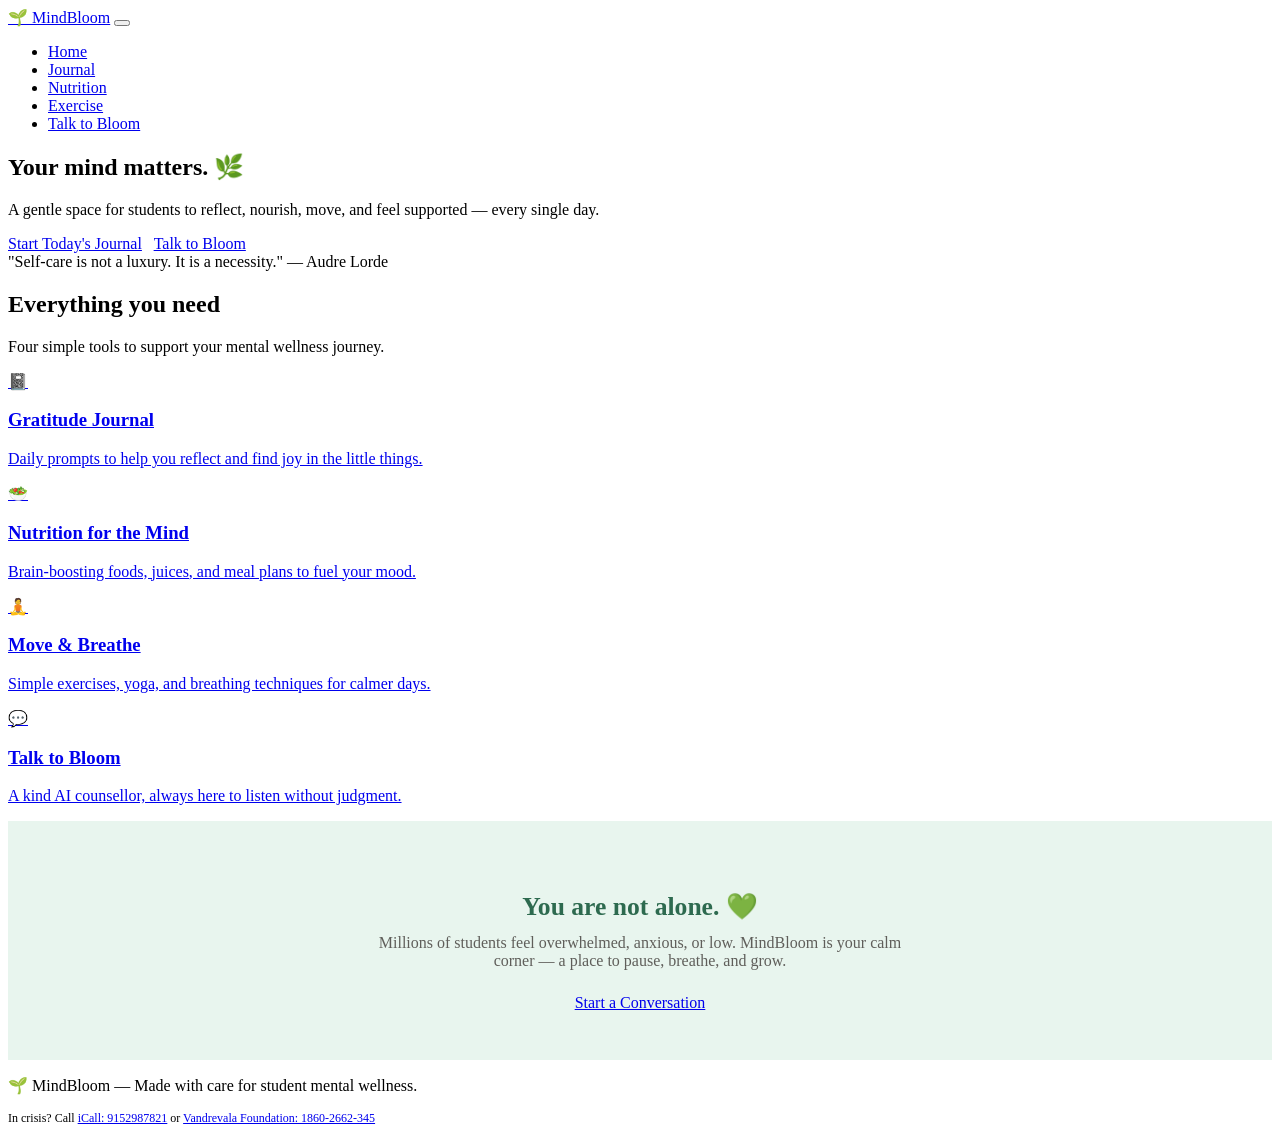
==== index.html @ 42aba416 "MindBloom first commit" ====
<!DOCTYPE html>
<html lang="en">
<head>
  <meta charset="UTF-8" />
  <meta name="viewport" content="width=device-width, initial-scale=1.0" />
  <title>MindBloom — Your Mental Wellness Companion</title>
  <link rel="stylesheet" href="css/style.css" />
</head>
<body>

<nav>
  <a href="index.html" class="nav-logo">🌱 MindBloom</a>
  <button class="hamburger" onclick="document.querySelector('.nav-links').classList.toggle('open')">
    <span></span><span></span><span></span>
  </button>
  <ul class="nav-links">
    <li><a href="index.html" class="active">Home</a></li>
    <li><a href="journal.html">Journal</a></li>
    <li><a href="nutrition.html">Nutrition</a></li>
    <li><a href="exercise.html">Exercise</a></li>
    <li><a href="chat.html">Talk to Bloom</a></li>
  </ul>
</nav>

<section class="hero">
  <h1>Your mind matters. 🌿</h1>
  <p>A gentle space for students to reflect, nourish, move, and feel supported — every single day.</p>
  <a href="journal.html" class="btn btn-primary">Start Today's Journal</a>
  &nbsp;
  <a href="chat.html" class="btn btn-outline">Talk to Bloom</a>
  <div class="quote-box" id="daily-quote"></div>
</section>

<section class="section">
  <h2 class="section-title">Everything you need</h2>
  <p class="section-sub">Four simple tools to support your mental wellness journey.</p>
  <div class="cards-grid">
    <a href="journal.html" class="feature-card">
      <span class="icon">📓</span>
      <h3>Gratitude Journal</h3>
      <p>Daily prompts to help you reflect and find joy in the little things.</p>
    </a>
    <a href="nutrition.html" class="feature-card">
      <span class="icon">🥗</span>
      <h3>Nutrition for the Mind</h3>
      <p>Brain-boosting foods, juices, and meal plans to fuel your mood.</p>
    </a>
    <a href="exercise.html" class="feature-card">
      <span class="icon">🧘</span>
      <h3>Move &amp; Breathe</h3>
      <p>Simple exercises, yoga, and breathing techniques for calmer days.</p>
    </a>
    <a href="chat.html" class="feature-card">
      <span class="icon">💬</span>
      <h3>Talk to Bloom</h3>
      <p>A kind AI counsellor, always here to listen without judgment.</p>
    </a>
  </div>
</section>

<section style="background:#E8F5EE; padding:3rem 2rem; text-align:center;">
  <h2 style="color:#2D6A4F; font-size:1.6rem; margin-bottom:0.8rem;">You are not alone. 💚</h2>
  <p style="color:#5F5E5A; max-width:560px; margin:0 auto 1.5rem;">
    Millions of students feel overwhelmed, anxious, or low. MindBloom is your calm corner — a place to pause, breathe, and grow.
  </p>
  <a href="chat.html" class="btn btn-primary">Start a Conversation</a>
</section>

<footer>
  <p>🌱 MindBloom &mdash; Made with care for student mental wellness.</p>
  <p style="margin-top:8px; font-size:12px;">
    In crisis? Call <a href="tel:9152987821">iCall: 9152987821</a> or
    <a href="tel:1860-2662-345">Vandrevala Foundation: 1860-2662-345</a>
  </p>
</footer>

<script>
  var quotes = [
    { text: "You don't have to be positive all the time. It's okay to feel sad, angry, or anxious.", author: "Lori Deschene" },
    { text: "There is hope, even when your brain tells you there isn't.", author: "John Green" },
    { text: "You are enough, just as you are.", author: "Meghan Markle" },
    { text: "Self-care is not a luxury. It is a necessity.", author: "Audre Lorde" },
    { text: "Be gentle with yourself. You are a child of the universe.", author: "Max Ehrmann" },
    { text: "Mental health is not a destination, but a process.", author: "Noam Shpancer" },
    { text: "You are braver than you believe, stronger than you seem.", author: "A.A. Milne" },
    { text: "Start where you are. Use what you have. Do what you can.", author: "Arthur Ashe" },
    { text: "It's okay to not be okay — it means you're human.", author: "Unknown" },
    { text: "Every day may not be good, but there is something good in every day.", author: "Alice Morse Earle" }
  ];

  var day = Math.floor(Date.now() / 86400000);
  var q = quotes[day % quotes.length];
  var el = document.getElementById('daily-quote');
  el.innerHTML = '"' + q.text + '"<span> — ' + q.author + '</span>';
</script>

</body>
</html>
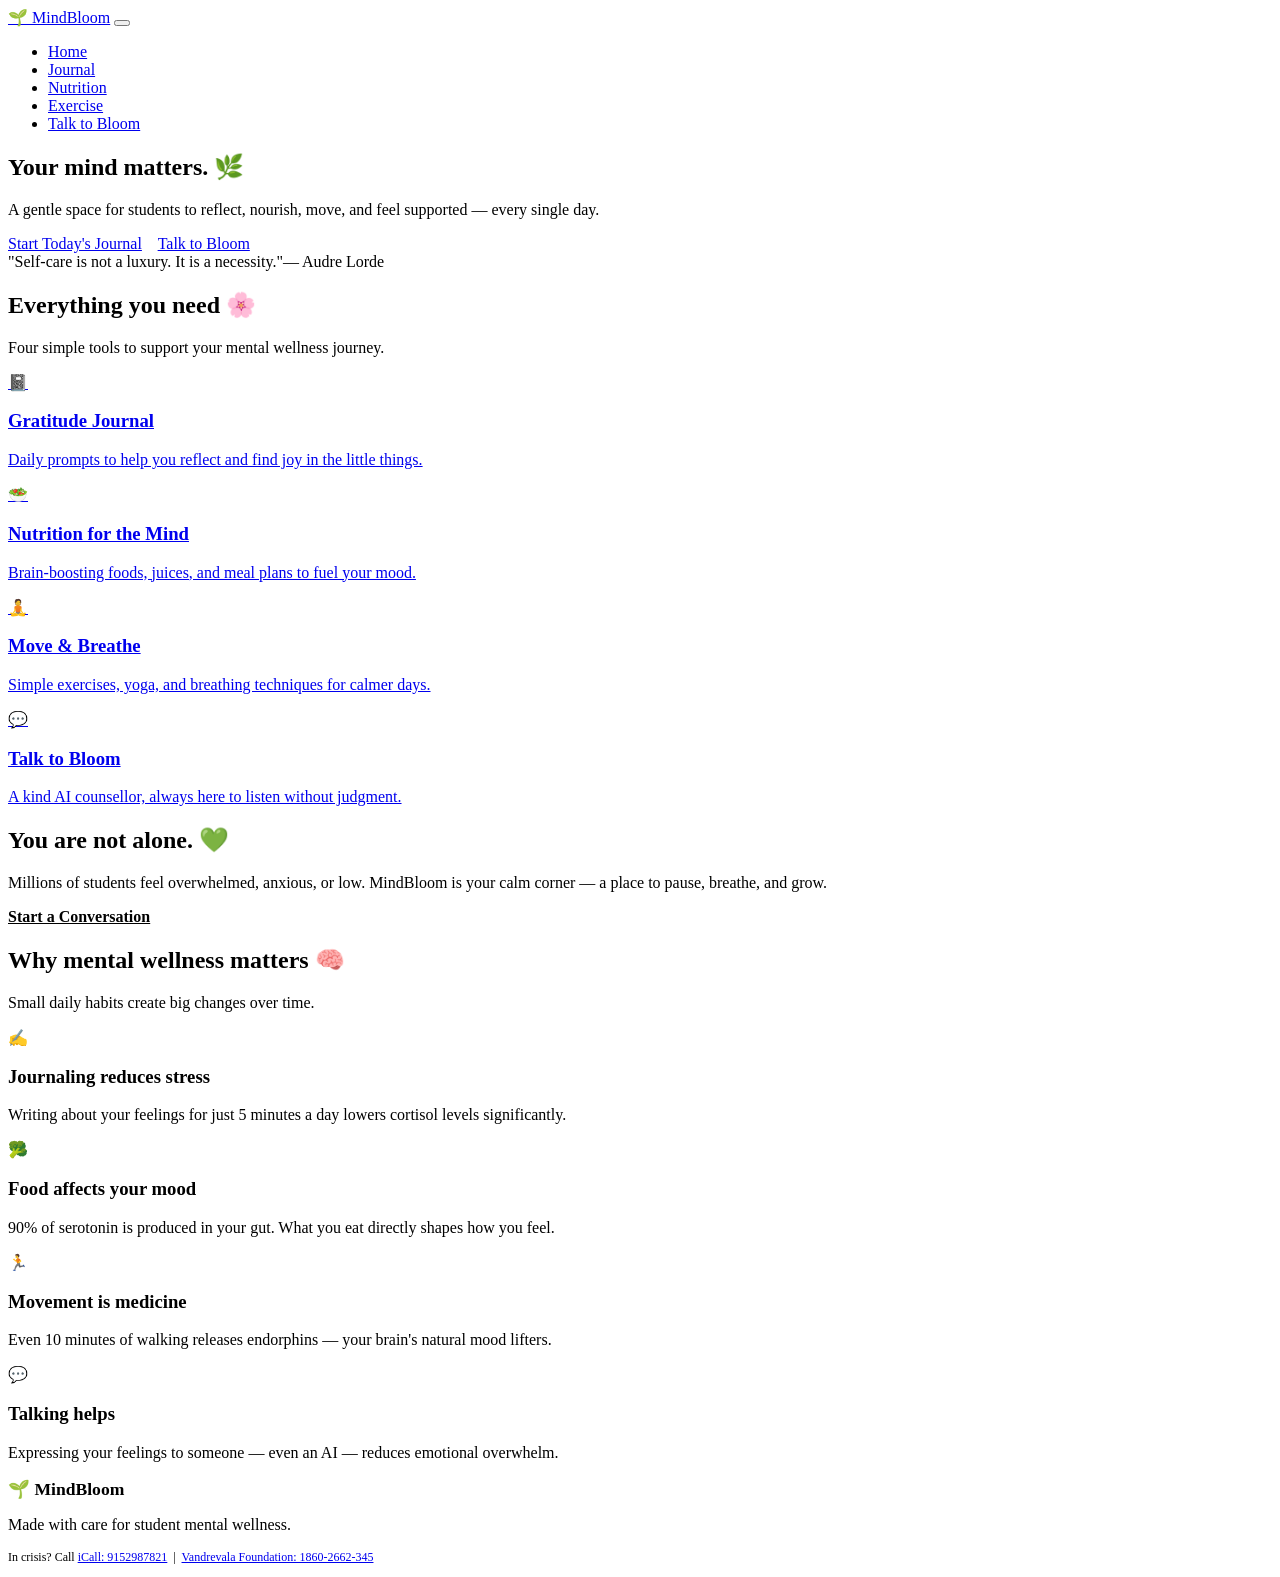
==== commit 948ef805: "beautiful" ====
--- a/index.html
+++ b/index.html
@@ -26,13 +26,13 @@
   <h1>Your mind matters. 🌿</h1>
   <p>A gentle space for students to reflect, nourish, move, and feel supported — every single day.</p>
   <a href="journal.html" class="btn btn-primary">Start Today's Journal</a>
-  &nbsp;
+  &nbsp;&nbsp;
   <a href="chat.html" class="btn btn-outline">Talk to Bloom</a>
   <div class="quote-box" id="daily-quote"></div>
 </section>
 
 <section class="section">
-  <h2 class="section-title">Everything you need</h2>
+  <h2 class="section-title">Everything you need 🌸</h2>
   <p class="section-sub">Four simple tools to support your mental wellness journey.</p>
   <div class="cards-grid">
     <a href="journal.html" class="feature-card">
@@ -58,19 +58,45 @@
   </div>
 </section>
 
-<section style="background:#E8F5EE; padding:3rem 2rem; text-align:center;">
-  <h2 style="color:#2D6A4F; font-size:1.6rem; margin-bottom:0.8rem;">You are not alone. 💚</h2>
-  <p style="color:#5F5E5A; max-width:560px; margin:0 auto 1.5rem;">
-    Millions of students feel overwhelmed, anxious, or low. MindBloom is your calm corner — a place to pause, breathe, and grow.
-  </p>
-  <a href="chat.html" class="btn btn-primary">Start a Conversation</a>
+<div class="banner">
+  <h2>You are not alone. 💚</h2>
+  <p>Millions of students feel overwhelmed, anxious, or low. MindBloom is your calm corner — a place to pause, breathe, and grow.</p>
+  <a href="chat.html" class="btn" style="background:white; color:var(--green); font-weight:800;">Start a Conversation</a>
+</div>
+
+<section class="section">
+  <h2 class="section-title">Why mental wellness matters 🧠</h2>
+  <p class="section-sub">Small daily habits create big changes over time.</p>
+  <div class="cards-grid">
+    <div class="card">
+      <div class="card-icon">✍️</div>
+      <h3>Journaling reduces stress</h3>
+      <p>Writing about your feelings for just 5 minutes a day lowers cortisol levels significantly.</p>
+    </div>
+    <div class="card">
+      <div class="card-icon">🥦</div>
+      <h3>Food affects your mood</h3>
+      <p>90% of serotonin is produced in your gut. What you eat directly shapes how you feel.</p>
+    </div>
+    <div class="card">
+      <div class="card-icon">🏃</div>
+      <h3>Movement is medicine</h3>
+      <p>Even 10 minutes of walking releases endorphins — your brain's natural mood lifters.</p>
+    </div>
+    <div class="card">
+      <div class="card-icon">💬</div>
+      <h3>Talking helps</h3>
+      <p>Expressing your feelings to someone — even an AI — reduces emotional overwhelm.</p>
+    </div>
+  </div>
 </section>
 
 <footer>
-  <p>🌱 MindBloom &mdash; Made with care for student mental wellness.</p>
-  <p style="margin-top:8px; font-size:12px;">
-    In crisis? Call <a href="tel:9152987821">iCall: 9152987821</a> or
-    <a href="tel:1860-2662-345">Vandrevala Foundation: 1860-2662-345</a>
+  <p style="font-size:1.1rem; font-weight:800; margin-bottom:6px;">🌱 MindBloom</p>
+  <p>Made with care for student mental wellness.</p>
+  <p style="margin-top:10px; font-size:12px;">
+    In crisis? Call <a href="tel:9152987821">iCall: 9152987821</a> &nbsp;|&nbsp;
+    <a href="tel:18602662345">Vandrevala Foundation: 1860-2662-345</a>
   </p>
 </footer>
 
@@ -87,11 +113,9 @@
     { text: "It's okay to not be okay — it means you're human.", author: "Unknown" },
     { text: "Every day may not be good, but there is something good in every day.", author: "Alice Morse Earle" }
   ];
-
   var day = Math.floor(Date.now() / 86400000);
   var q = quotes[day % quotes.length];
-  var el = document.getElementById('daily-quote');
-  el.innerHTML = '"' + q.text + '"<span> — ' + q.author + '</span>';
+  document.getElementById('daily-quote').innerHTML = '"' + q.text + '"<span>— ' + q.author + '</span>';
 </script>
 
 </body>
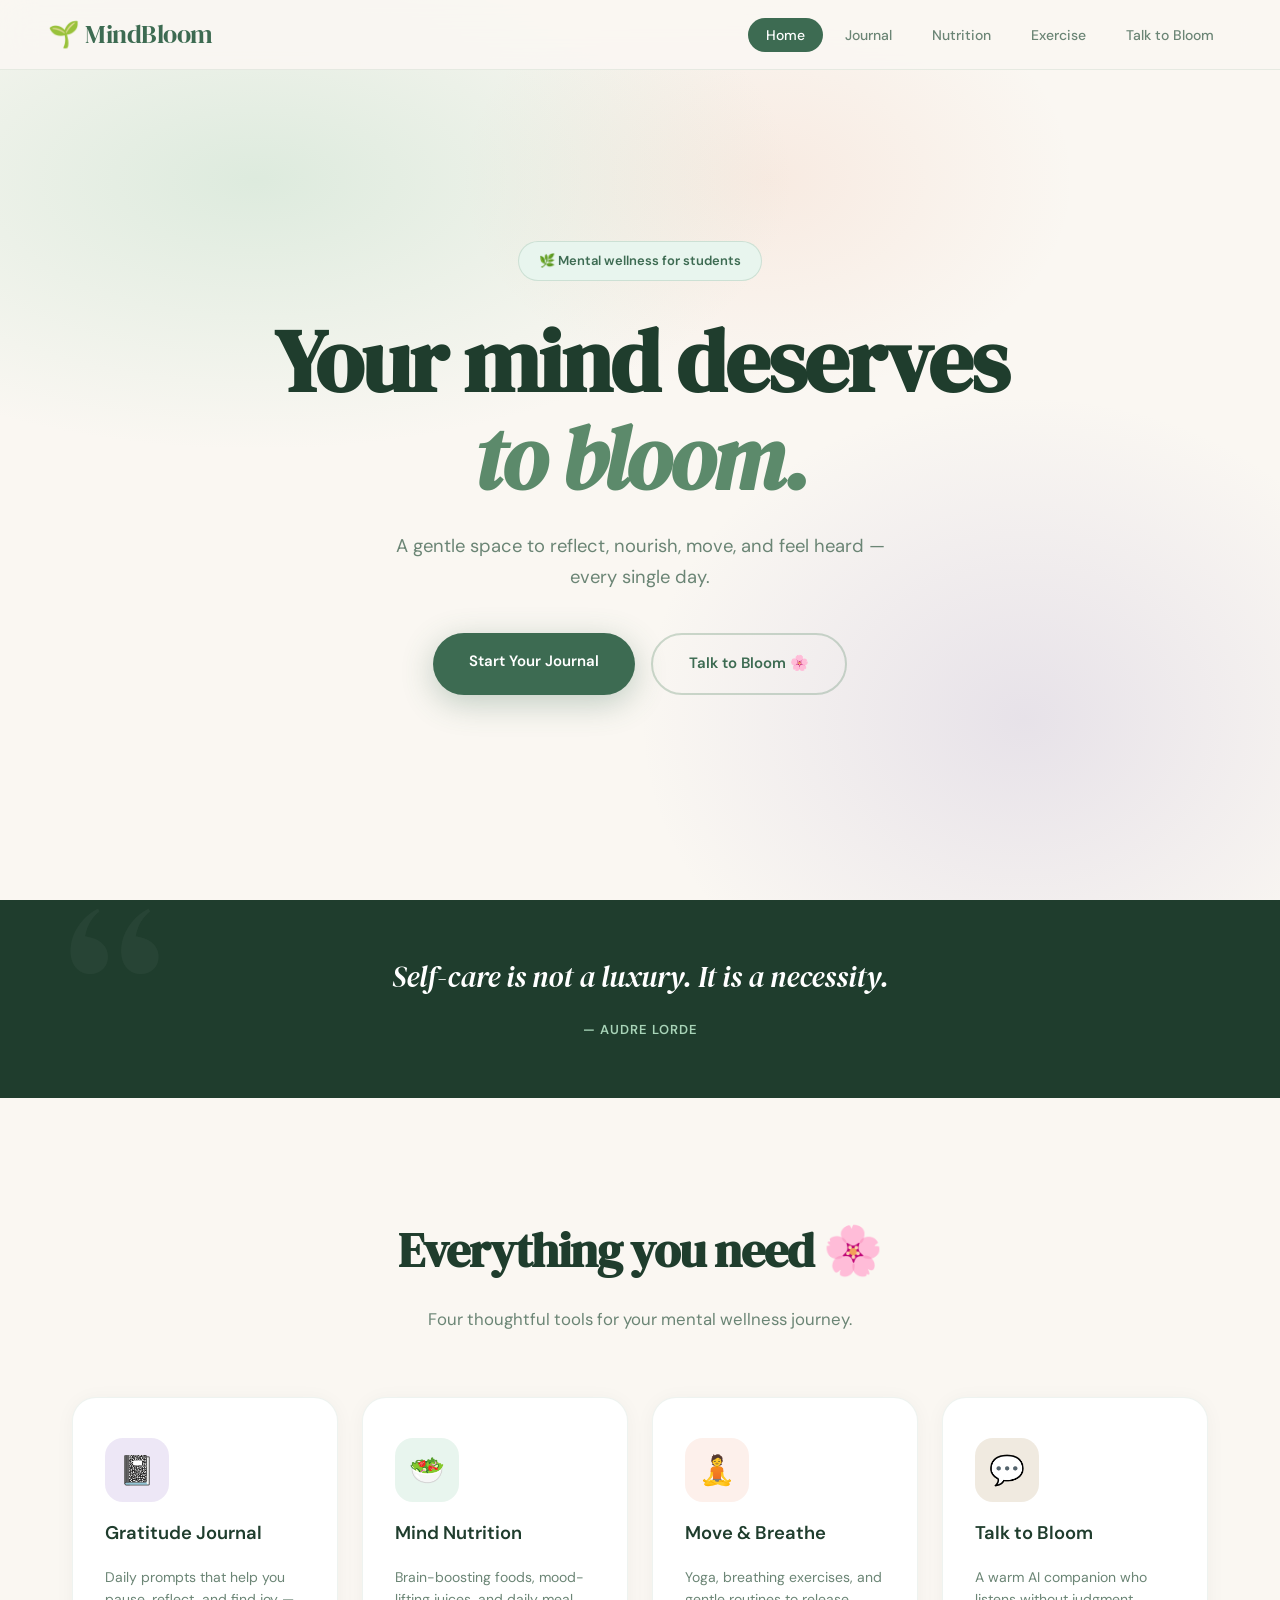
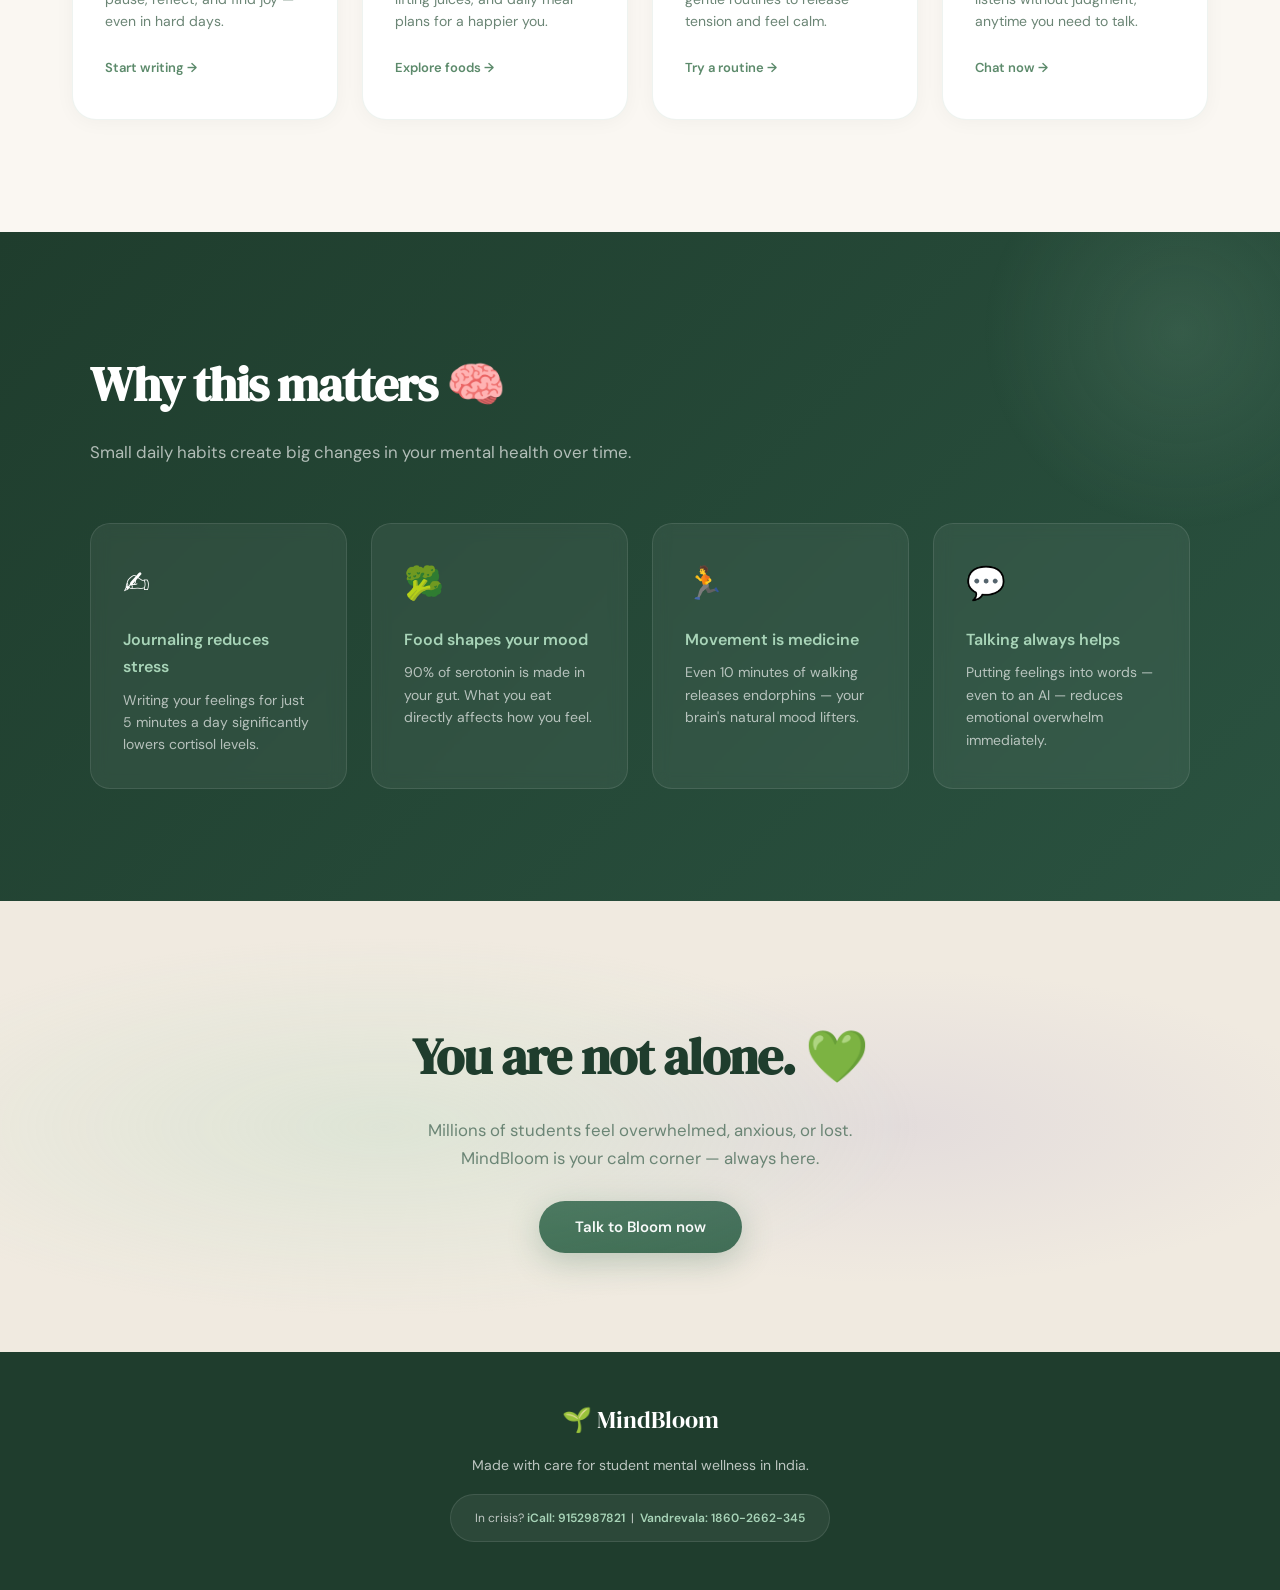
==== commit 53b484ee: "beautful gui" ====
--- a/index.html
+++ b/index.html
@@ -4,7 +4,455 @@
   <meta charset="UTF-8" />
   <meta name="viewport" content="width=device-width, initial-scale=1.0" />
   <title>MindBloom — Your Mental Wellness Companion</title>
-  <link rel="stylesheet" href="css/style.css" />
+  <link rel="preconnect" href="https://fonts.googleapis.com">
+  <link rel="preconnect" href="https://fonts.gstatic.com" crossorigin>
+  <link href="https://fonts.googleapis.com/css2?family=DM+Serif+Display:ital@0;1&family=DM+Sans:wght@300;400;500;600&display=swap" rel="stylesheet">
+  <style>
+    *, *::before, *::after { margin: 0; padding: 0; box-sizing: border-box; }
+
+    :root {
+      --sage:       #5C8A6B;
+      --sage-dark:  #3D6B52;
+      --sage-deep:  #1F3D2D;
+      --mint:       #A8D4B8;
+      --mint-pale:  #E8F5EE;
+      --lavender:   #9B8EC4;
+      --lav-pale:   #EDE7F6;
+      --peach:      #E8906A;
+      --peach-pale: #FDF0EB;
+      --cream:      #FAF7F2;
+      --sand:       #F0EAE0;
+      --text:       #1A2E22;
+      --muted:      #6B8575;
+      --serif:      'DM Serif Display', Georgia, serif;
+      --sans:       'DM Sans', system-ui, sans-serif;
+    }
+
+    html { scroll-behavior: smooth; }
+
+    body {
+      font-family: var(--sans);
+      background: var(--cream);
+      color: var(--text);
+      line-height: 1.7;
+      overflow-x: hidden;
+    }
+
+    /* ── NAV ── */
+    nav {
+      position: fixed;
+      top: 0; left: 0; right: 0;
+      z-index: 999;
+      display: flex;
+      align-items: center;
+      justify-content: space-between;
+      padding: 0 3rem;
+      height: 70px;
+      background: rgba(250,247,242,0.92);
+      backdrop-filter: blur(16px);
+      border-bottom: 1px solid rgba(92,138,107,0.12);
+    }
+
+    .nav-logo {
+      font-family: var(--serif);
+      font-size: 1.6rem;
+      color: var(--sage-dark);
+      text-decoration: none;
+      letter-spacing: -0.5px;
+    }
+
+    .nav-links { display: flex; gap: 4px; list-style: none; }
+
+    .nav-links a {
+      text-decoration: none;
+      color: var(--muted);
+      padding: 8px 18px;
+      border-radius: 50px;
+      font-size: 14px;
+      font-weight: 500;
+      transition: all 0.2s;
+    }
+
+    .nav-links a:hover { background: var(--mint-pale); color: var(--sage-dark); }
+    .nav-links a.active { background: var(--sage-dark); color: white; }
+
+    .hamburger { display: none; background: none; border: none; cursor: pointer; flex-direction: column; gap: 5px; }
+    .hamburger span { width: 24px; height: 2px; background: var(--sage-dark); border-radius: 2px; display: block; }
+
+    /* ── HERO ── */
+    .hero {
+      min-height: 100vh;
+      display: flex;
+      align-items: center;
+      justify-content: center;
+      flex-direction: column;
+      text-align: center;
+      padding: 100px 2rem 4rem;
+      position: relative;
+      background: var(--cream);
+      overflow: hidden;
+    }
+
+    .hero-bg {
+      position: absolute;
+      inset: 0;
+      background:
+        radial-gradient(ellipse 70% 50% at 20% 20%, rgba(168,212,184,0.35) 0%, transparent 60%),
+        radial-gradient(ellipse 50% 60% at 80% 80%, rgba(155,142,196,0.2) 0%, transparent 60%),
+        radial-gradient(ellipse 40% 40% at 60% 20%, rgba(232,144,106,0.12) 0%, transparent 60%);
+    }
+
+    .hero-badge {
+      display: inline-flex;
+      align-items: center;
+      gap: 8px;
+      background: var(--mint-pale);
+      border: 1px solid rgba(92,138,107,0.2);
+      color: var(--sage-dark);
+      font-size: 13px;
+      font-weight: 600;
+      padding: 8px 20px;
+      border-radius: 50px;
+      margin-bottom: 2rem;
+      position: relative;
+      animation: fadeUp 0.6s ease both;
+    }
+
+    .hero h1 {
+      font-family: var(--serif);
+      font-size: clamp(3rem, 8vw, 5.5rem);
+      color: var(--sage-deep);
+      line-height: 1.1;
+      letter-spacing: -2px;
+      max-width: 800px;
+      margin-bottom: 1.5rem;
+      position: relative;
+      animation: fadeUp 0.6s 0.1s ease both;
+    }
+
+    .hero h1 em {
+      font-style: italic;
+      color: var(--sage);
+    }
+
+    .hero p {
+      font-size: 1.15rem;
+      color: var(--muted);
+      max-width: 500px;
+      margin: 0 auto 2.5rem;
+      font-weight: 400;
+      position: relative;
+      animation: fadeUp 0.6s 0.2s ease both;
+    }
+
+    .hero-btns {
+      display: flex;
+      gap: 1rem;
+      flex-wrap: wrap;
+      justify-content: center;
+      position: relative;
+      animation: fadeUp 0.6s 0.3s ease both;
+    }
+
+    .btn-primary {
+      background: var(--sage-dark);
+      color: white;
+      padding: 16px 36px;
+      border-radius: 50px;
+      font-size: 15px;
+      font-weight: 600;
+      text-decoration: none;
+      border: none;
+      cursor: pointer;
+      transition: all 0.25s;
+      box-shadow: 0 8px 32px rgba(61,107,82,0.3);
+      font-family: var(--sans);
+    }
+
+    .btn-primary:hover { background: var(--sage); transform: translateY(-3px); box-shadow: 0 12px 40px rgba(61,107,82,0.4); }
+
+    .btn-ghost {
+      background: transparent;
+      color: var(--sage-dark);
+      padding: 16px 36px;
+      border-radius: 50px;
+      font-size: 15px;
+      font-weight: 600;
+      text-decoration: none;
+      border: 2px solid rgba(92,138,107,0.3);
+      cursor: pointer;
+      transition: all 0.25s;
+      font-family: var(--sans);
+    }
+
+    .btn-ghost:hover { border-color: var(--sage-dark); background: var(--mint-pale); transform: translateY(-3px); }
+
+    /* ── QUOTE STRIP ── */
+    .quote-strip {
+      background: var(--sage-deep);
+      color: white;
+      padding: 3.5rem 2rem;
+      text-align: center;
+      position: relative;
+      overflow: hidden;
+    }
+
+    .quote-strip::before {
+      content: '\201C';
+      position: absolute;
+      top: -20px; left: 5%;
+      font-family: var(--serif);
+      font-size: 15rem;
+      color: rgba(255,255,255,0.04);
+      line-height: 1;
+    }
+
+    .quote-strip blockquote {
+      font-family: var(--serif);
+      font-size: clamp(1.2rem, 3vw, 1.8rem);
+      font-style: italic;
+      max-width: 700px;
+      margin: 0 auto 1rem;
+      line-height: 1.5;
+      position: relative;
+    }
+
+    .quote-strip cite {
+      font-size: 13px;
+      color: var(--mint);
+      font-style: normal;
+      font-weight: 600;
+      letter-spacing: 1px;
+      text-transform: uppercase;
+    }
+
+    /* ── FEATURES ── */
+    .features {
+      padding: 7rem 2rem;
+      max-width: 1200px;
+      margin: 0 auto;
+    }
+
+    .features-header {
+      text-align: center;
+      margin-bottom: 4rem;
+    }
+
+    .features-header h2 {
+      font-family: var(--serif);
+      font-size: clamp(2rem, 5vw, 3rem);
+      color: var(--sage-deep);
+      letter-spacing: -1px;
+      margin-bottom: 0.8rem;
+    }
+
+    .features-header p { color: var(--muted); font-size: 1.05rem; }
+
+    .features-grid {
+      display: grid;
+      grid-template-columns: repeat(auto-fit, minmax(250px, 1fr));
+      gap: 1.5rem;
+    }
+
+    .feature-card {
+      background: white;
+      border: 1px solid rgba(92,138,107,0.1);
+      border-radius: 24px;
+      padding: 2.5rem 2rem;
+      text-decoration: none;
+      color: var(--text);
+      display: flex;
+      flex-direction: column;
+      gap: 1rem;
+      transition: all 0.3s cubic-bezier(0.34, 1.56, 0.64, 1);
+      box-shadow: 0 2px 20px rgba(0,0,0,0.04);
+      position: relative;
+      overflow: hidden;
+    }
+
+    .feature-card::before {
+      content: '';
+      position: absolute;
+      top: 0; left: 0; right: 0;
+      height: 4px;
+      background: linear-gradient(90deg, var(--mint), var(--lavender));
+      opacity: 0;
+      transition: opacity 0.3s;
+    }
+
+    .feature-card:hover { transform: translateY(-8px); box-shadow: 0 20px 60px rgba(92,138,107,0.15); }
+    .feature-card:hover::before { opacity: 1; }
+
+    .feature-icon {
+      width: 64px; height: 64px;
+      border-radius: 18px;
+      display: flex;
+      align-items: center;
+      justify-content: center;
+      font-size: 1.8rem;
+    }
+
+    .feature-card:nth-child(1) .feature-icon { background: var(--lav-pale); }
+    .feature-card:nth-child(2) .feature-icon { background: var(--mint-pale); }
+    .feature-card:nth-child(3) .feature-icon { background: var(--peach-pale); }
+    .feature-card:nth-child(4) .feature-icon { background: var(--sand); }
+
+    .feature-card h3 { font-size: 1.15rem; font-weight: 600; color: var(--sage-deep); }
+    .feature-card p { font-size: 14px; color: var(--muted); line-height: 1.6; flex: 1; }
+
+    .feature-link {
+      font-size: 13px;
+      font-weight: 600;
+      color: var(--sage);
+      display: flex;
+      align-items: center;
+      gap: 6px;
+      margin-top: 0.5rem;
+    }
+
+    /* ── WHY SECTION ── */
+    .why-section {
+      background: linear-gradient(135deg, var(--sage-deep) 0%, #2A5240 100%);
+      color: white;
+      padding: 7rem 2rem;
+      position: relative;
+      overflow: hidden;
+    }
+
+    .why-section::after {
+      content: '';
+      position: absolute;
+      top: -100px; right: -100px;
+      width: 400px; height: 400px;
+      background: radial-gradient(circle, rgba(168,212,184,0.12) 0%, transparent 70%);
+      border-radius: 50%;
+    }
+
+    .why-inner { max-width: 1100px; margin: 0 auto; }
+
+    .why-inner h2 {
+      font-family: var(--serif);
+      font-size: clamp(2rem, 5vw, 3rem);
+      letter-spacing: -1px;
+      margin-bottom: 0.8rem;
+    }
+
+    .why-inner > p { color: rgba(255,255,255,0.65); margin-bottom: 3.5rem; font-size: 1.05rem; }
+
+    .why-grid {
+      display: grid;
+      grid-template-columns: repeat(auto-fit, minmax(220px, 1fr));
+      gap: 1.5rem;
+    }
+
+    .why-card {
+      background: rgba(255,255,255,0.06);
+      border: 1px solid rgba(255,255,255,0.1);
+      border-radius: 20px;
+      padding: 2rem;
+      backdrop-filter: blur(8px);
+      transition: background 0.3s;
+    }
+
+    .why-card:hover { background: rgba(255,255,255,0.1); }
+
+    .why-icon { font-size: 2rem; margin-bottom: 1rem; display: block; }
+    .why-card h3 { font-size: 1rem; font-weight: 600; margin-bottom: 0.5rem; color: var(--mint); }
+    .why-card p { font-size: 14px; color: rgba(255,255,255,0.65); line-height: 1.6; }
+
+    /* ── CTA ── */
+    .cta {
+      padding: 7rem 2rem;
+      text-align: center;
+      background: var(--sand);
+      position: relative;
+      overflow: hidden;
+    }
+
+    .cta::before {
+      content: '';
+      position: absolute;
+      inset: 0;
+      background:
+        radial-gradient(ellipse 60% 60% at 30% 50%, rgba(168,212,184,0.25) 0%, transparent 70%),
+        radial-gradient(ellipse 50% 50% at 70% 50%, rgba(155,142,196,0.15) 0%, transparent 70%);
+    }
+
+    .cta h2 {
+      font-family: var(--serif);
+      font-size: clamp(2rem, 5vw, 3.2rem);
+      color: var(--sage-deep);
+      letter-spacing: -1px;
+      margin-bottom: 1rem;
+      position: relative;
+    }
+
+    .cta p { color: var(--muted); font-size: 1.05rem; margin-bottom: 2.5rem; position: relative; }
+
+    /* ── FOOTER ── */
+    footer {
+      background: var(--sage-deep);
+      color: rgba(255,255,255,0.7);
+      text-align: center;
+      padding: 3rem 2rem;
+      font-size: 14px;
+    }
+
+    footer .logo {
+      font-family: var(--serif);
+      font-size: 1.5rem;
+      color: white;
+      display: block;
+      margin-bottom: 0.8rem;
+    }
+
+    footer a { color: var(--mint); text-decoration: none; font-weight: 600; }
+    footer a:hover { color: white; }
+
+    .helpline {
+      margin-top: 1rem;
+      padding: 0.8rem 1.5rem;
+      background: rgba(255,255,255,0.06);
+      border-radius: 50px;
+      display: inline-block;
+      font-size: 12px;
+      border: 1px solid rgba(255,255,255,0.1);
+    }
+
+    /* ── ANIMATIONS ── */
+    @keyframes fadeUp {
+      from { opacity: 0; transform: translateY(24px); }
+      to   { opacity: 1; transform: translateY(0); }
+    }
+
+    .reveal {
+      opacity: 0;
+      transform: translateY(30px);
+      transition: opacity 0.6s ease, transform 0.6s ease;
+    }
+
+    .reveal.visible { opacity: 1; transform: translateY(0); }
+
+    /* ── RESPONSIVE ── */
+    @media (max-width: 768px) {
+      nav { padding: 0 1.5rem; }
+      .nav-links { display: none; }
+      .hamburger { display: flex; }
+      .nav-links.open {
+        display: flex;
+        flex-direction: column;
+        position: fixed;
+        top: 70px; left: 0; right: 0;
+        background: var(--cream);
+        padding: 1rem 1.5rem 2rem;
+        border-bottom: 1px solid rgba(92,138,107,0.1);
+        gap: 4px;
+        box-shadow: 0 8px 32px rgba(0,0,0,0.08);
+      }
+      .hero { padding: 120px 1.5rem 4rem; }
+      .features, .why-inner { padding-left: 1.5rem; padding-right: 1.5rem; }
+    }
+  </style>
 </head>
 <body>
 
@@ -23,81 +471,96 @@
 </nav>
 
 <section class="hero">
-  <h1>Your mind matters. 🌿</h1>
-  <p>A gentle space for students to reflect, nourish, move, and feel supported — every single day.</p>
-  <a href="journal.html" class="btn btn-primary">Start Today's Journal</a>
-  &nbsp;&nbsp;
-  <a href="chat.html" class="btn btn-outline">Talk to Bloom</a>
-  <div class="quote-box" id="daily-quote"></div>
+  <div class="hero-bg"></div>
+  <div class="hero-badge">🌿 Mental wellness for students</div>
+  <h1>Your mind deserves<br><em>to bloom.</em></h1>
+  <p>A gentle space to reflect, nourish, move, and feel heard — every single day.</p>
+  <div class="hero-btns">
+    <a href="journal.html" class="btn-primary">Start Your Journal</a>
+    <a href="chat.html" class="btn-ghost">Talk to Bloom 🌸</a>
+  </div>
 </section>
 
-<section class="section">
-  <h2 class="section-title">Everything you need 🌸</h2>
-  <p class="section-sub">Four simple tools to support your mental wellness journey.</p>
-  <div class="cards-grid">
-    <a href="journal.html" class="feature-card">
-      <span class="icon">📓</span>
+<div class="quote-strip">
+  <blockquote id="daily-quote">Loading today's quote...</blockquote>
+  <cite id="quote-author"></cite>
+</div>
+
+<section class="features">
+  <div class="features-header reveal">
+    <h2>Everything you need 🌸</h2>
+    <p>Four thoughtful tools for your mental wellness journey.</p>
+  </div>
+  <div class="features-grid">
+    <a href="journal.html" class="feature-card reveal">
+      <div class="feature-icon">📓</div>
       <h3>Gratitude Journal</h3>
-      <p>Daily prompts to help you reflect and find joy in the little things.</p>
+      <p>Daily prompts that help you pause, reflect, and find joy — even in hard days.</p>
+      <span class="feature-link">Start writing →</span>
     </a>
-    <a href="nutrition.html" class="feature-card">
-      <span class="icon">🥗</span>
-      <h3>Nutrition for the Mind</h3>
-      <p>Brain-boosting foods, juices, and meal plans to fuel your mood.</p>
+    <a href="nutrition.html" class="feature-card reveal">
+      <div class="feature-icon">🥗</div>
+      <h3>Mind Nutrition</h3>
+      <p>Brain-boosting foods, mood-lifting juices, and daily meal plans for a happier you.</p>
+      <span class="feature-link">Explore foods →</span>
     </a>
-    <a href="exercise.html" class="feature-card">
-      <span class="icon">🧘</span>
-      <h3>Move &amp; Breathe</h3>
-      <p>Simple exercises, yoga, and breathing techniques for calmer days.</p>
+    <a href="exercise.html" class="feature-card reveal">
+      <div class="feature-icon">🧘</div>
+      <h3>Move & Breathe</h3>
+      <p>Yoga, breathing exercises, and gentle routines to release tension and feel calm.</p>
+      <span class="feature-link">Try a routine →</span>
     </a>
-    <a href="chat.html" class="feature-card">
-      <span class="icon">💬</span>
+    <a href="chat.html" class="feature-card reveal">
+      <div class="feature-icon">💬</div>
       <h3>Talk to Bloom</h3>
-      <p>A kind AI counsellor, always here to listen without judgment.</p>
+      <p>A warm AI companion who listens without judgment, anytime you need to talk.</p>
+      <span class="feature-link">Chat now →</span>
     </a>
   </div>
 </section>
 
-<div class="banner">
-  <h2>You are not alone. 💚</h2>
-  <p>Millions of students feel overwhelmed, anxious, or low. MindBloom is your calm corner — a place to pause, breathe, and grow.</p>
-  <a href="chat.html" class="btn" style="background:white; color:var(--green); font-weight:800;">Start a Conversation</a>
-</div>
-
-<section class="section">
-  <h2 class="section-title">Why mental wellness matters 🧠</h2>
-  <p class="section-sub">Small daily habits create big changes over time.</p>
-  <div class="cards-grid">
-    <div class="card">
-      <div class="card-icon">✍️</div>
-      <h3>Journaling reduces stress</h3>
-      <p>Writing about your feelings for just 5 minutes a day lowers cortisol levels significantly.</p>
-    </div>
-    <div class="card">
-      <div class="card-icon">🥦</div>
-      <h3>Food affects your mood</h3>
-      <p>90% of serotonin is produced in your gut. What you eat directly shapes how you feel.</p>
-    </div>
-    <div class="card">
-      <div class="card-icon">🏃</div>
-      <h3>Movement is medicine</h3>
-      <p>Even 10 minutes of walking releases endorphins — your brain's natural mood lifters.</p>
-    </div>
-    <div class="card">
-      <div class="card-icon">💬</div>
-      <h3>Talking helps</h3>
-      <p>Expressing your feelings to someone — even an AI — reduces emotional overwhelm.</p>
+<section class="why-section">
+  <div class="why-inner">
+    <h2>Why this matters 🧠</h2>
+    <p>Small daily habits create big changes in your mental health over time.</p>
+    <div class="why-grid">
+      <div class="why-card reveal">
+        <span class="why-icon">✍️</span>
+        <h3>Journaling reduces stress</h3>
+        <p>Writing your feelings for just 5 minutes a day significantly lowers cortisol levels.</p>
+      </div>
+      <div class="why-card reveal">
+        <span class="why-icon">🥦</span>
+        <h3>Food shapes your mood</h3>
+        <p>90% of serotonin is made in your gut. What you eat directly affects how you feel.</p>
+      </div>
+      <div class="why-card reveal">
+        <span class="why-icon">🏃</span>
+        <h3>Movement is medicine</h3>
+        <p>Even 10 minutes of walking releases endorphins — your brain's natural mood lifters.</p>
+      </div>
+      <div class="why-card reveal">
+        <span class="why-icon">💬</span>
+        <h3>Talking always helps</h3>
+        <p>Putting feelings into words — even to an AI — reduces emotional overwhelm immediately.</p>
+      </div>
     </div>
   </div>
 </section>
 
+<section class="cta">
+  <h2>You are not alone. 💚</h2>
+  <p>Millions of students feel overwhelmed, anxious, or lost.<br>MindBloom is your calm corner — always here.</p>
+  <a href="chat.html" class="btn-primary">Talk to Bloom now</a>
+</section>
+
 <footer>
-  <p style="font-size:1.1rem; font-weight:800; margin-bottom:6px;">🌱 MindBloom</p>
-  <p>Made with care for student mental wellness.</p>
-  <p style="margin-top:10px; font-size:12px;">
-    In crisis? Call <a href="tel:9152987821">iCall: 9152987821</a> &nbsp;|&nbsp;
-    <a href="tel:18602662345">Vandrevala Foundation: 1860-2662-345</a>
-  </p>
+  <span class="logo">🌱 MindBloom</span>
+  <p>Made with care for student mental wellness in India.</p>
+  <div class="helpline">
+    In crisis? <a href="tel:9152987821">iCall: 9152987821</a> &nbsp;|&nbsp;
+    <a href="tel:18602662345">Vandrevala: 1860-2662-345</a>
+  </div>
 </footer>
 
 <script>
@@ -110,12 +573,20 @@
     { text: "Mental health is not a destination, but a process.", author: "Noam Shpancer" },
     { text: "You are braver than you believe, stronger than you seem.", author: "A.A. Milne" },
     { text: "Start where you are. Use what you have. Do what you can.", author: "Arthur Ashe" },
-    { text: "It's okay to not be okay — it means you're human.", author: "Unknown" },
+    { text: "It is okay to not be okay — it means you are human.", author: "Unknown" },
     { text: "Every day may not be good, but there is something good in every day.", author: "Alice Morse Earle" }
   ];
   var day = Math.floor(Date.now() / 86400000);
   var q = quotes[day % quotes.length];
-  document.getElementById('daily-quote').innerHTML = '"' + q.text + '"<span>— ' + q.author + '</span>';
+  document.getElementById('daily-quote').textContent = q.text;
+  document.getElementById('quote-author').textContent = '— ' + q.author;
+
+  var observer = new IntersectionObserver(function(entries) {
+    entries.forEach(function(e) {
+      if (e.isIntersecting) { e.target.classList.add('visible'); }
+    });
+  }, { threshold: 0.1 });
+  document.querySelectorAll('.reveal').forEach(function(el) { observer.observe(el); });
 </script>
 
 </body>
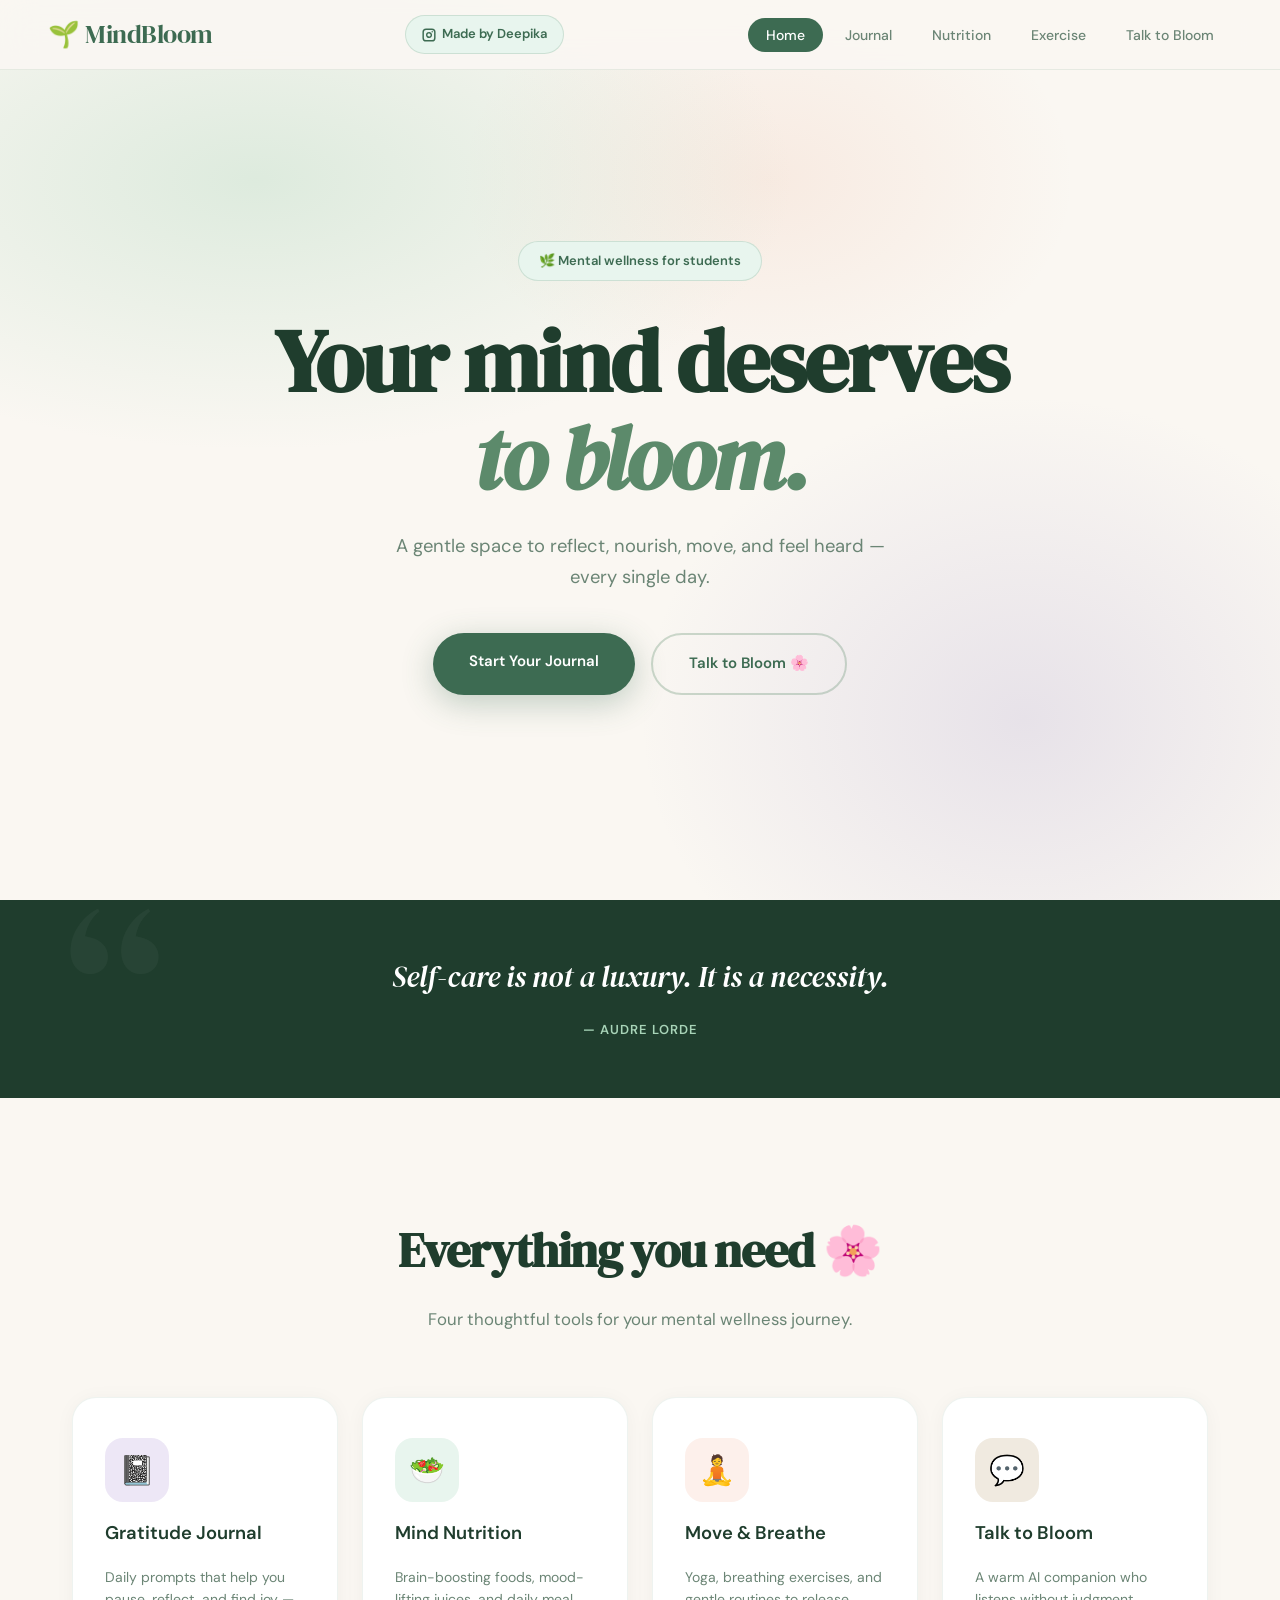
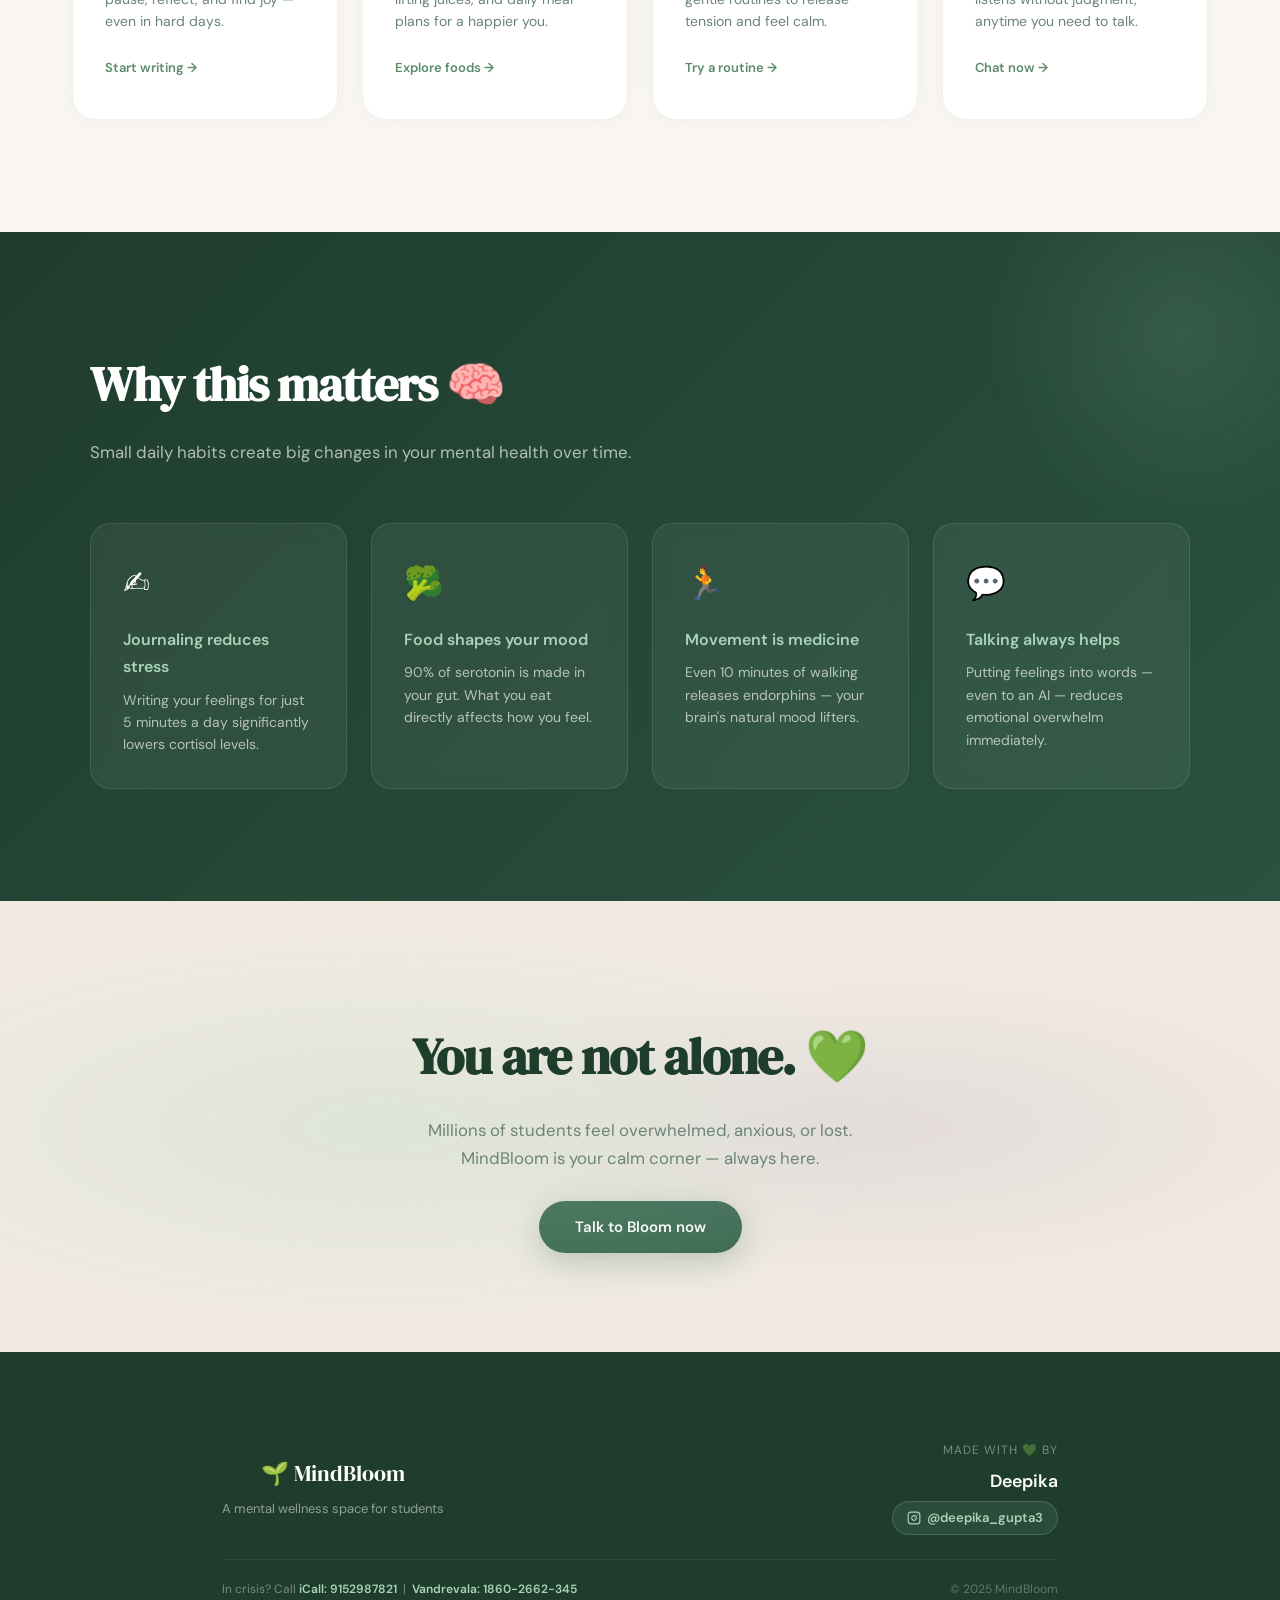
==== commit 6c8b6859: "personalise" ====
--- a/index.html
+++ b/index.html
@@ -458,6 +458,10 @@
 
 <nav>
   <a href="index.html" class="nav-logo">🌱 MindBloom</a>
+  <a href="https://instagram.com/deepika_gupta3" target="_blank" style="display:inline-flex; align-items:center; gap:6px; color:#3D6B52; text-decoration:none; font-size:13px; font-weight:600; background:#E8F5EE; border:1px solid rgba(92,138,107,0.2); padding:7px 16px; border-radius:50px; transition:all 0.2s; margin-left:0.5rem;" onmouseover="this.style.background='#3D6B52';this.style.color='white';" onmouseout="this.style.background='#E8F5EE';this.style.color='#3D6B52';">
+    <svg width="14" height="14" viewBox="0 0 24 24" fill="none" stroke="currentColor" stroke-width="2.5" stroke-linecap="round" stroke-linejoin="round"><rect x="2" y="2" width="20" height="20" rx="5" ry="5"/><path d="M16 11.37A4 4 0 1 1 12.63 8 4 4 0 0 1 16 11.37z"/><line x1="17.5" y1="6.5" x2="17.51" y2="6.5"/></svg>
+    Made by Deepika
+  </a>
   <button class="hamburger" onclick="document.querySelector('.nav-links').classList.toggle('open')">
     <span></span><span></span><span></span>
   </button>
@@ -555,11 +559,25 @@
 </section>
 
 <footer>
-  <span class="logo">🌱 MindBloom</span>
-  <p>Made with care for student mental wellness in India.</p>
-  <div class="helpline">
-    In crisis? <a href="tel:9152987821">iCall: 9152987821</a> &nbsp;|&nbsp;
-    <a href="tel:18602662345">Vandrevala: 1860-2662-345</a>
+  <div style="max-width:900px; margin:0 auto; padding:2.5rem 2rem;">
+    <div style="display:flex; align-items:center; justify-content:space-between; flex-wrap:wrap; gap:1.5rem; padding-bottom:1.5rem; border-bottom:1px solid rgba(255,255,255,0.08);">
+      <div>
+        <div style="font-family:'DM Serif Display',Georgia,serif; font-size:1.4rem; color:white; margin-bottom:0.3rem;">🌱 MindBloom</div>
+        <div style="font-size:13px; color:rgba(255,255,255,0.5);">A mental wellness space for students</div>
+      </div>
+      <div style="text-align:right;">
+        <div style="font-size:12px; color:rgba(255,255,255,0.4); text-transform:uppercase; letter-spacing:1px; margin-bottom:6px;">Made with 💚 by</div>
+        <div style="font-size:1.1rem; font-weight:600; color:white; margin-bottom:4px;">Deepika</div>
+        <a href="https://instagram.com/deepika_gupta3" target="_blank" style="display:inline-flex; align-items:center; gap:6px; color:#A8D4B8; text-decoration:none; font-size:13px; font-weight:600; background:rgba(168,212,184,0.1); border:1px solid rgba(168,212,184,0.2); padding:5px 14px; border-radius:50px; transition:all 0.2s;">
+          <svg width="14" height="14" viewBox="0 0 24 24" fill="none" stroke="currentColor" stroke-width="2" stroke-linecap="round" stroke-linejoin="round"><rect x="2" y="2" width="20" height="20" rx="5" ry="5"/><path d="M16 11.37A4 4 0 1 1 12.63 8 4 4 0 0 1 16 11.37z"/><line x1="17.5" y1="6.5" x2="17.51" y2="6.5"/></svg>
+          @deepika_gupta3
+        </a>
+      </div>
+    </div>
+    <div style="padding-top:1.2rem; display:flex; align-items:center; justify-content:space-between; flex-wrap:wrap; gap:1rem;">
+      <div style="font-size:12px; color:rgba(255,255,255,0.4);">In crisis? Call <a href="tel:9152987821" style="color:#A8D4B8; font-weight:600;">iCall: 9152987821</a> &nbsp;|&nbsp; <a href="tel:18602662345" style="color:#A8D4B8; font-weight:600;">Vandrevala: 1860-2662-345</a></div>
+      <div style="font-size:12px; color:rgba(255,255,255,0.3);">© 2025 MindBloom</div>
+    </div>
   </div>
 </footer>
 
